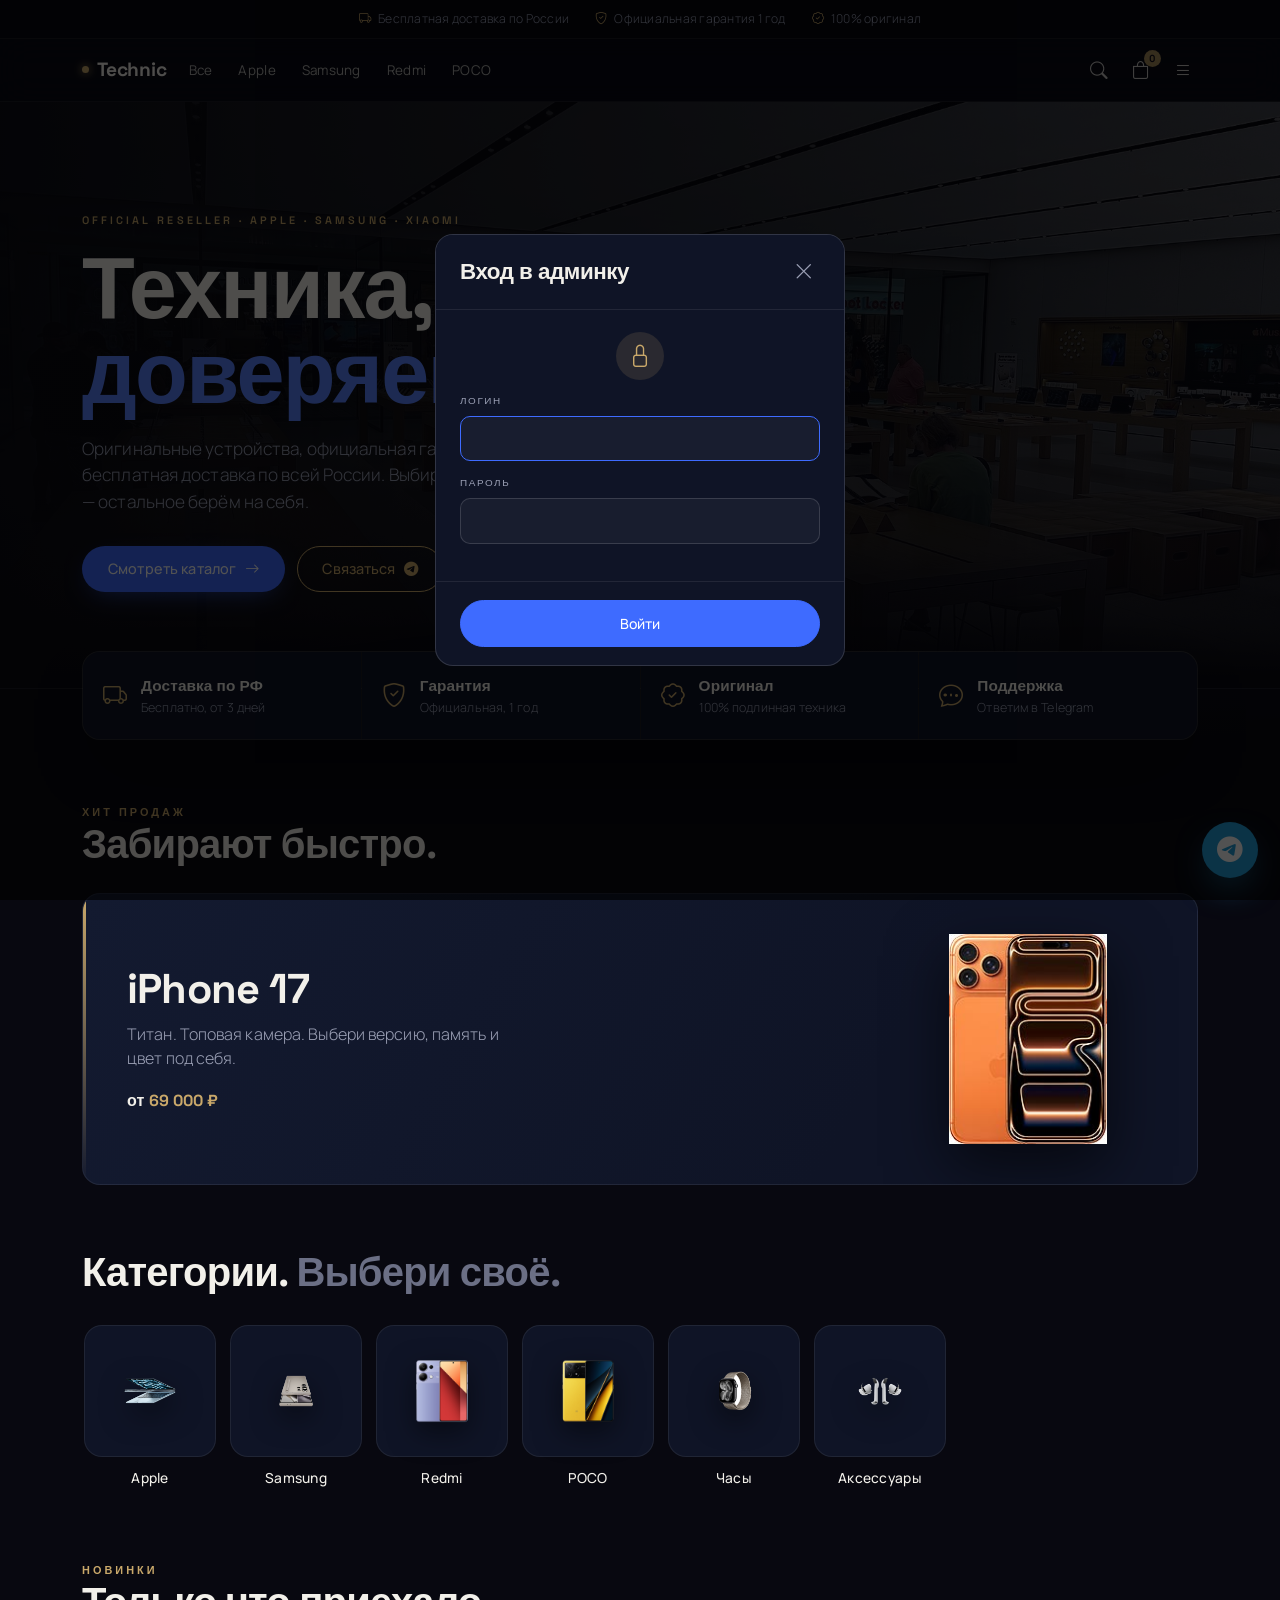
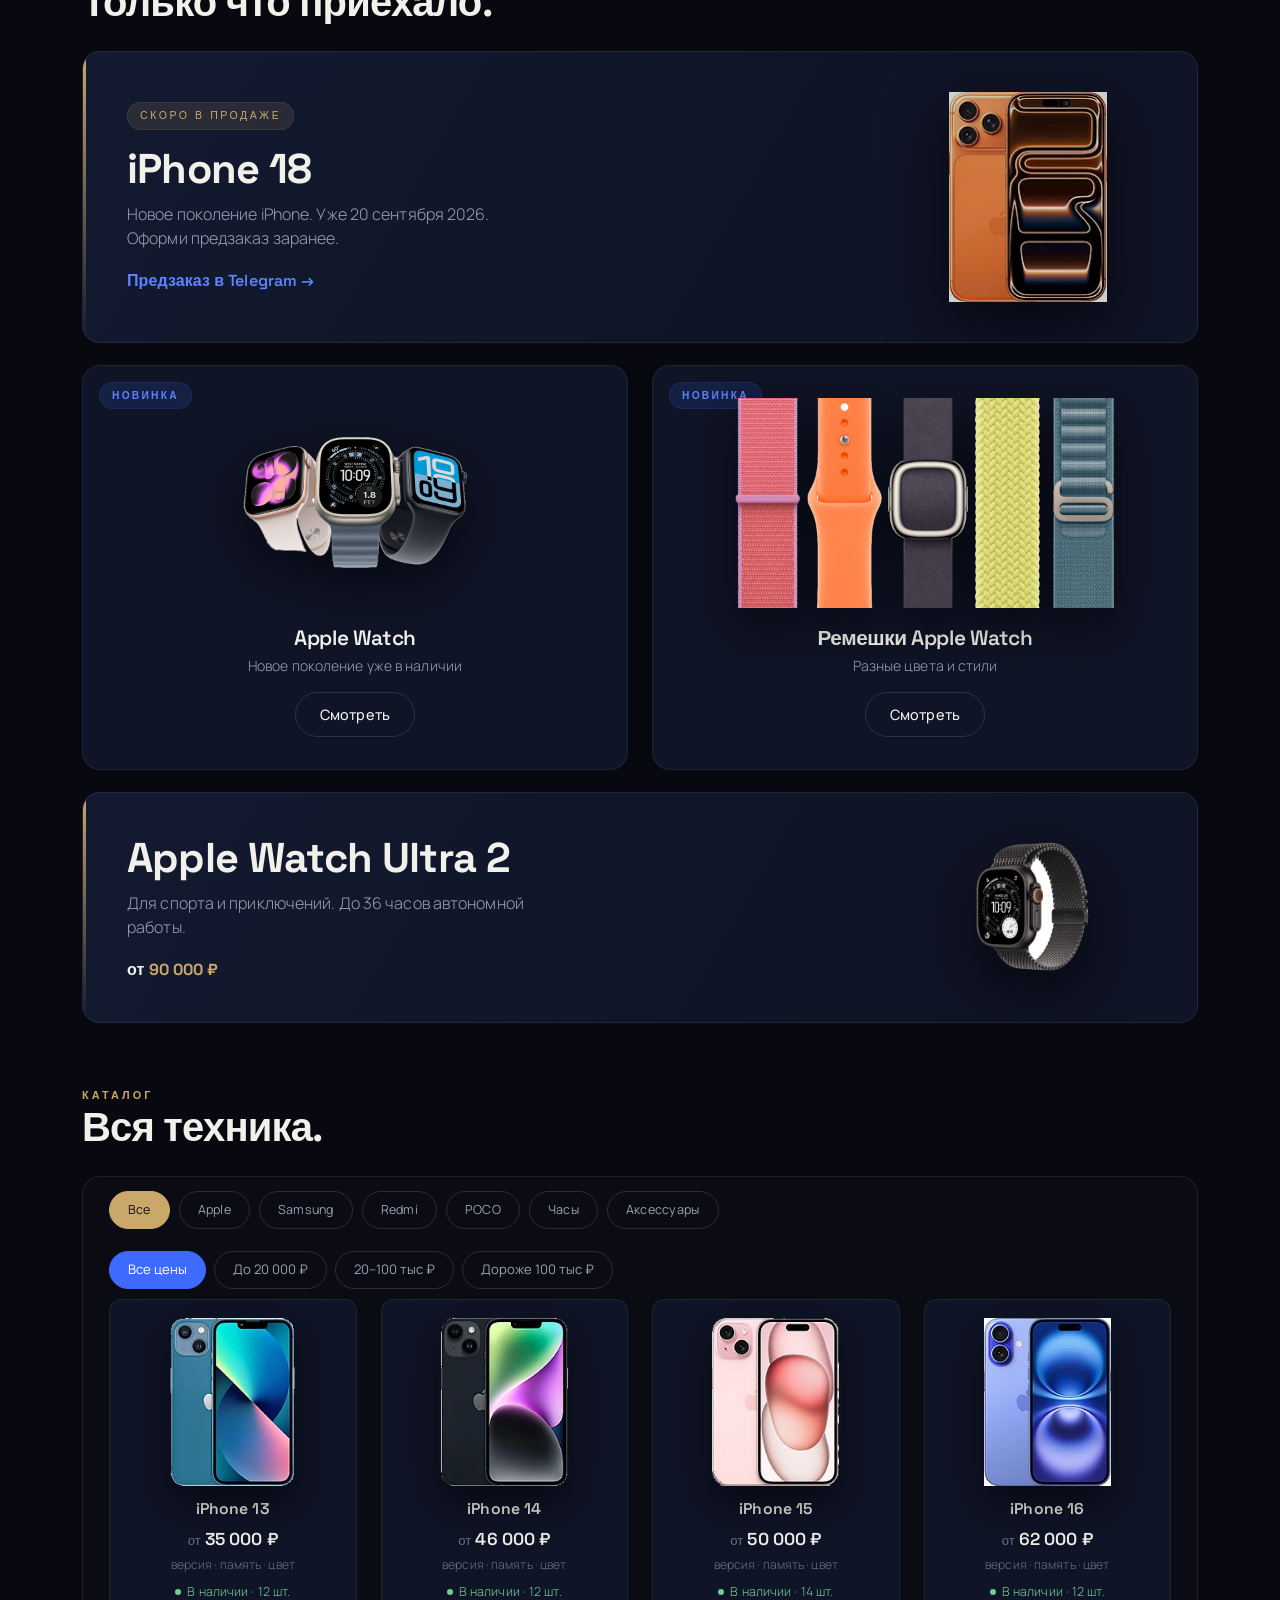
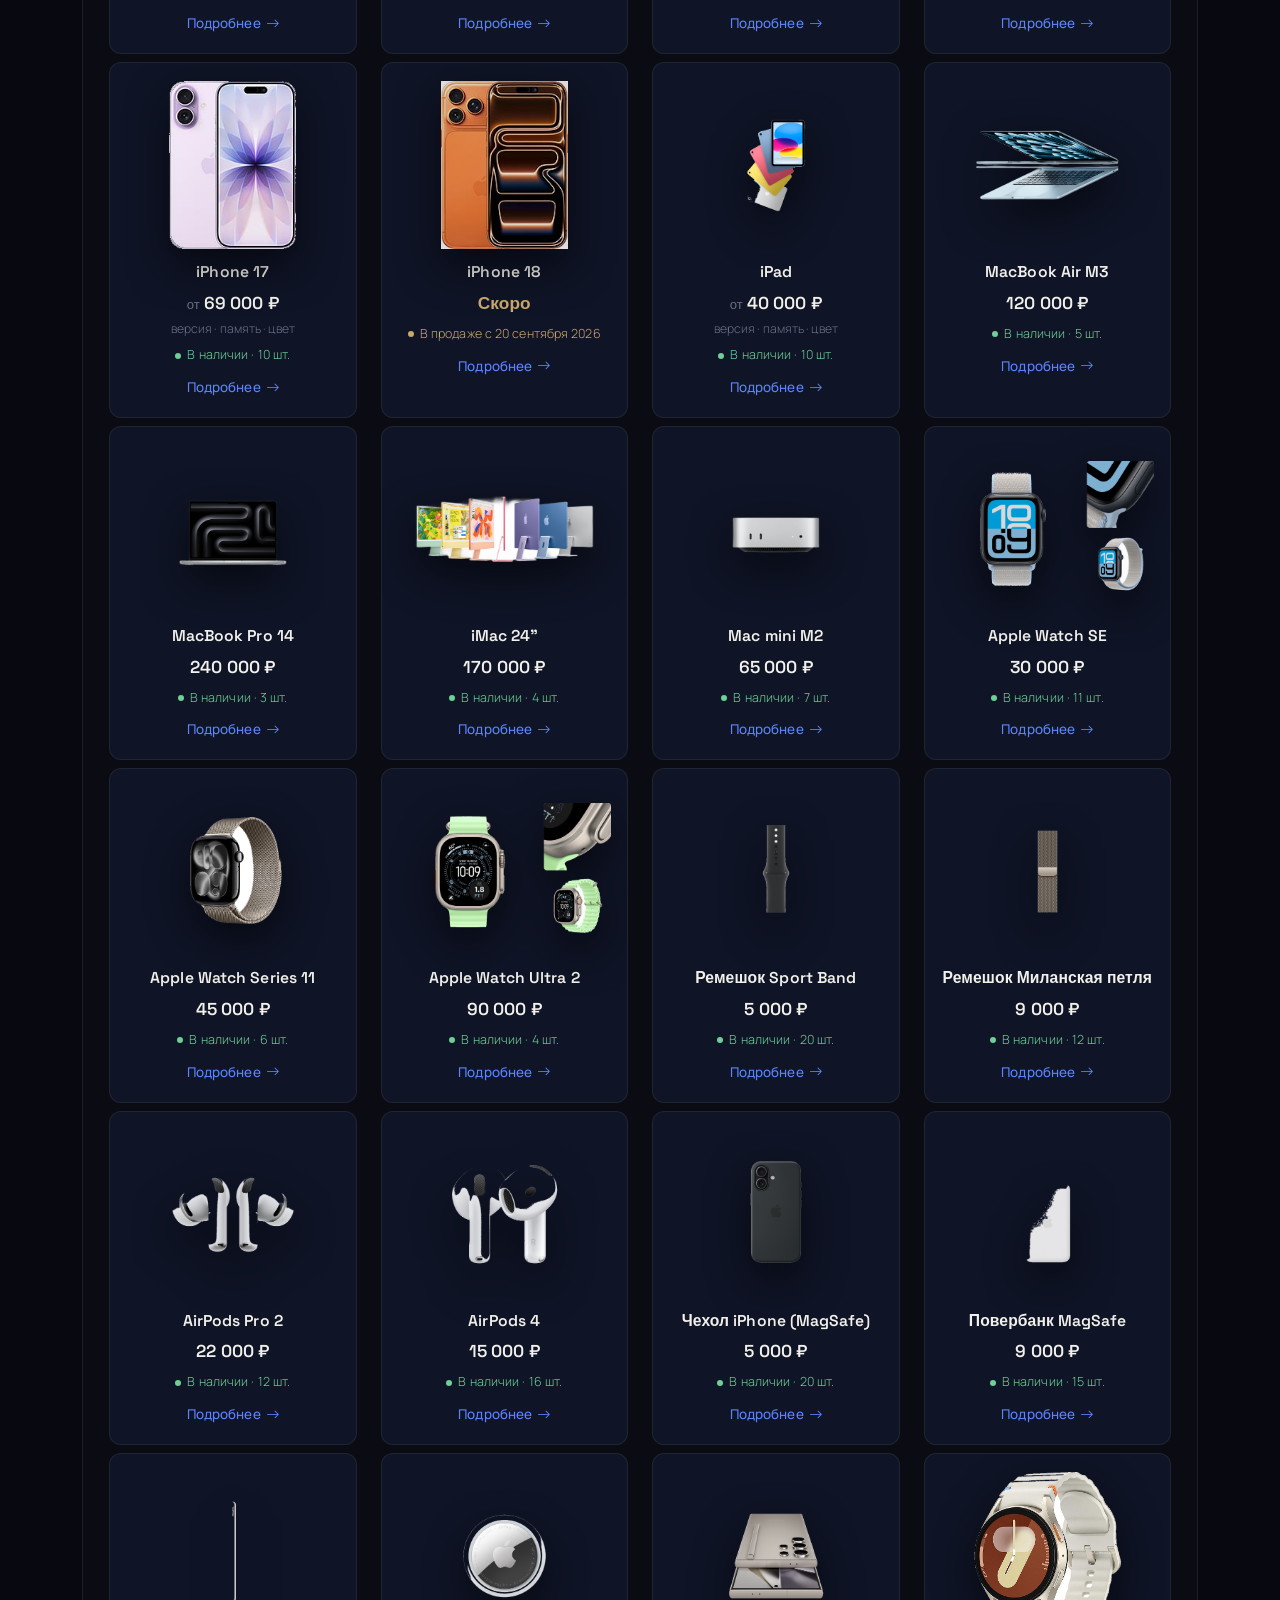
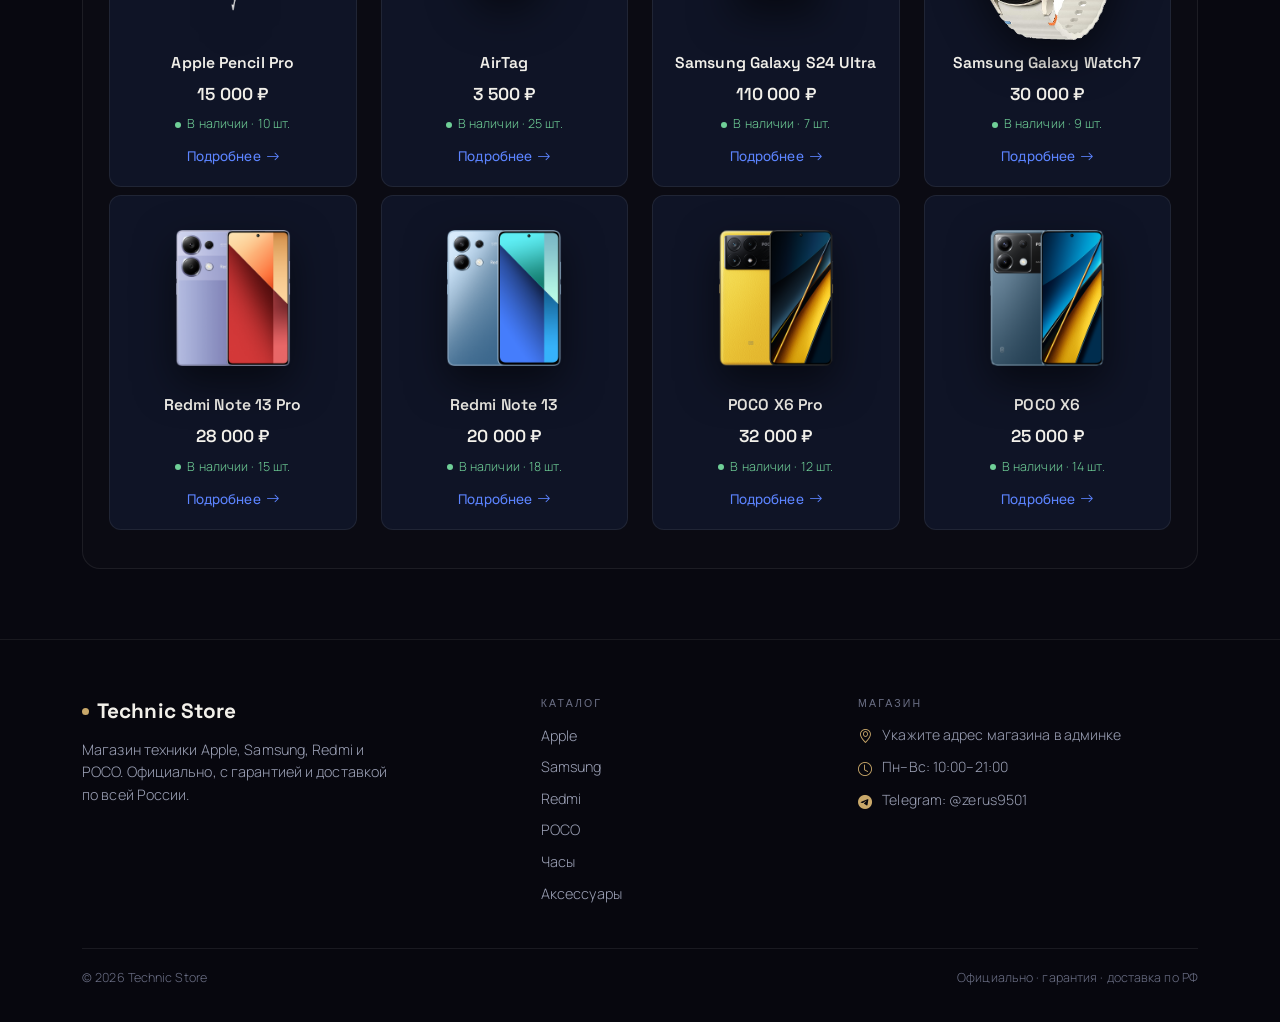
==== admin/index.html @ cfcdcf4a "Add CMS: admin panel, inline editing, manager-order window, catalog, store-info footer, Telegram but" ====
<!DOCTYPE html>
<html lang="ru">
<head>
<meta charset="UTF-8">
<meta name="viewport" content="width=device-width, initial-scale=1">
<meta name="robots" content="noindex">
<title>Technic Store — вход в админку</title>
<meta http-equiv="refresh" content="0; url=../index.html#admin">
<style>
  html,body{ height:100%; margin:0; background:#080810; color:#F2F0EA; font-family:-apple-system,BlinkMacSystemFont,'Segoe UI',sans-serif; display:grid; place-items:center; }
  .l{ text-align:center; } .l .b{ font-weight:700; font-size:2rem; letter-spacing:-.01em; }
  .l p{ color:#9BA0B5; font-size:.8rem; letter-spacing:.2em; text-transform:uppercase; margin-top:12px; }
  .l a{ color:#C9A86A; }
</style>
<script>location.replace('../index.html#admin');</script>
</head>
<body>
  <div class="l"><div class="b">Technic</div><p>Переход к входу в админку…</p><p><a href="../index.html#admin">Нажмите, если не перешло</a></p></div>
</body>
</html>
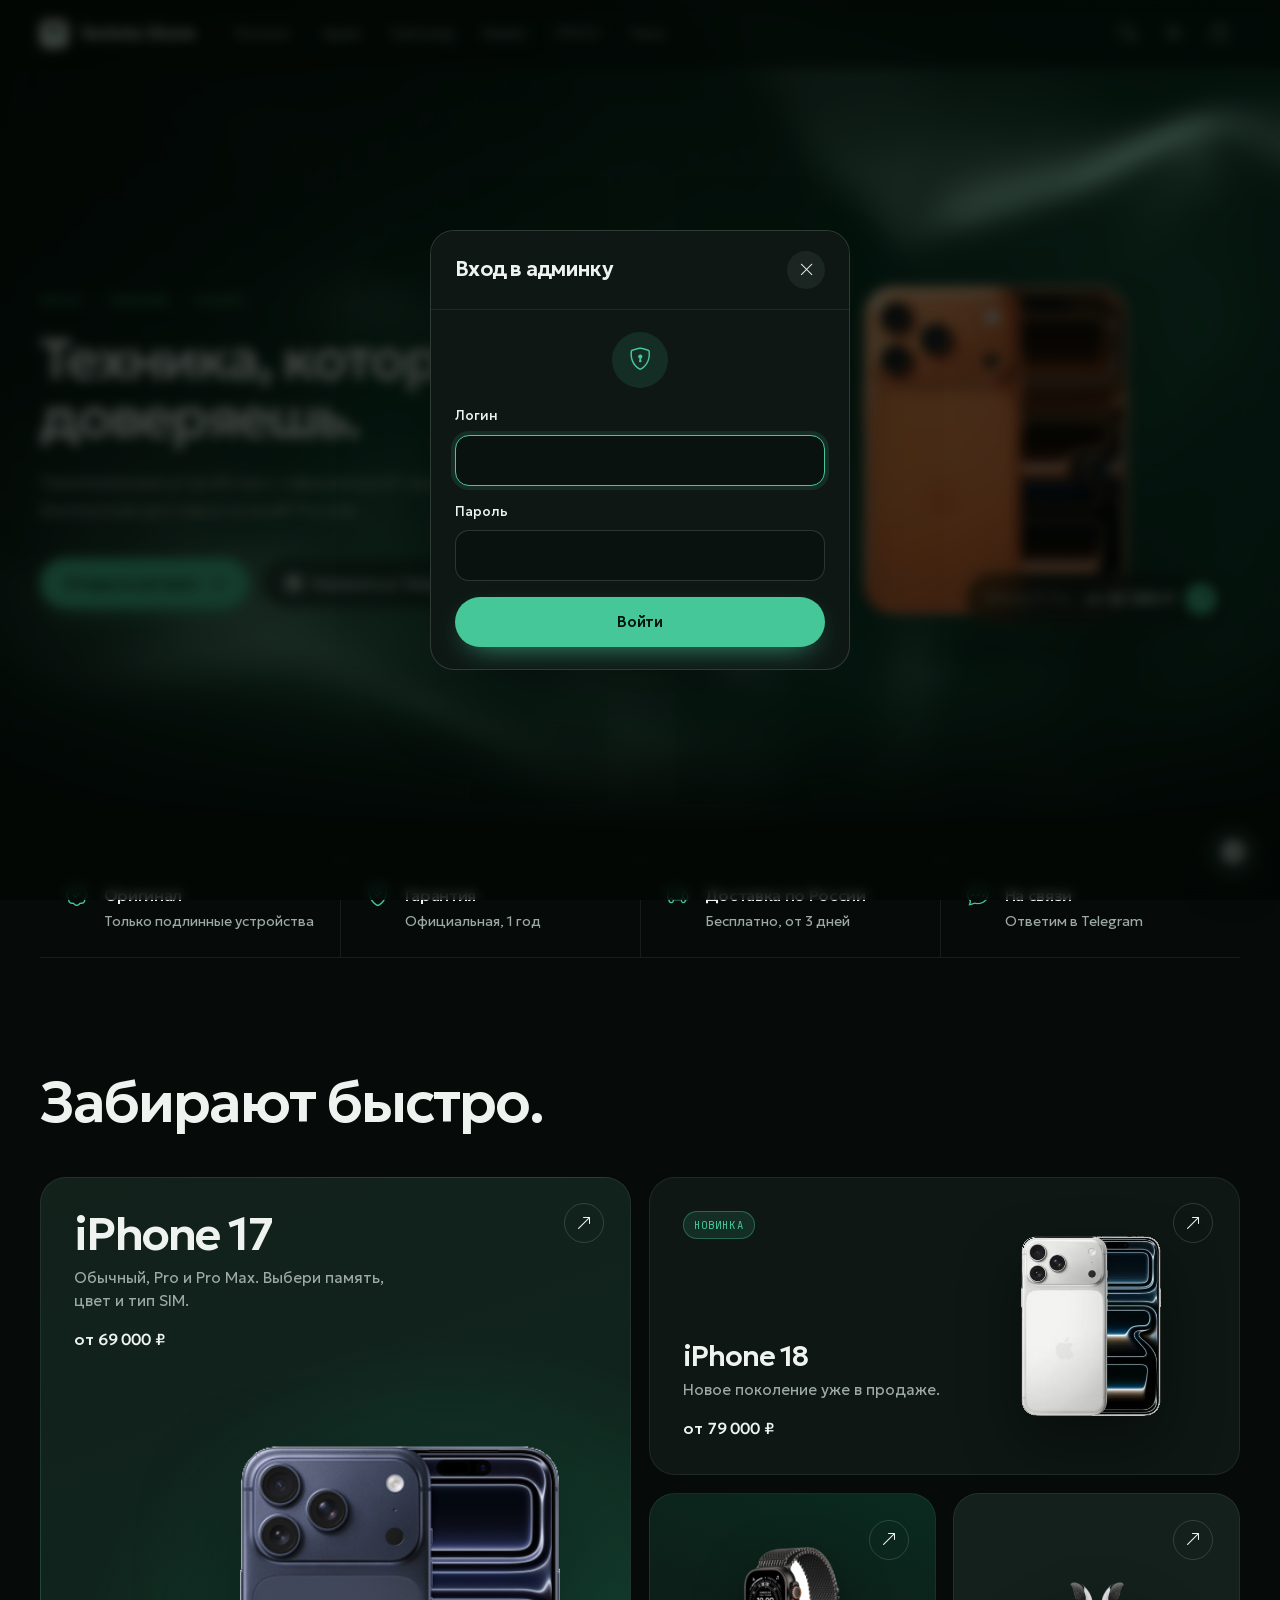
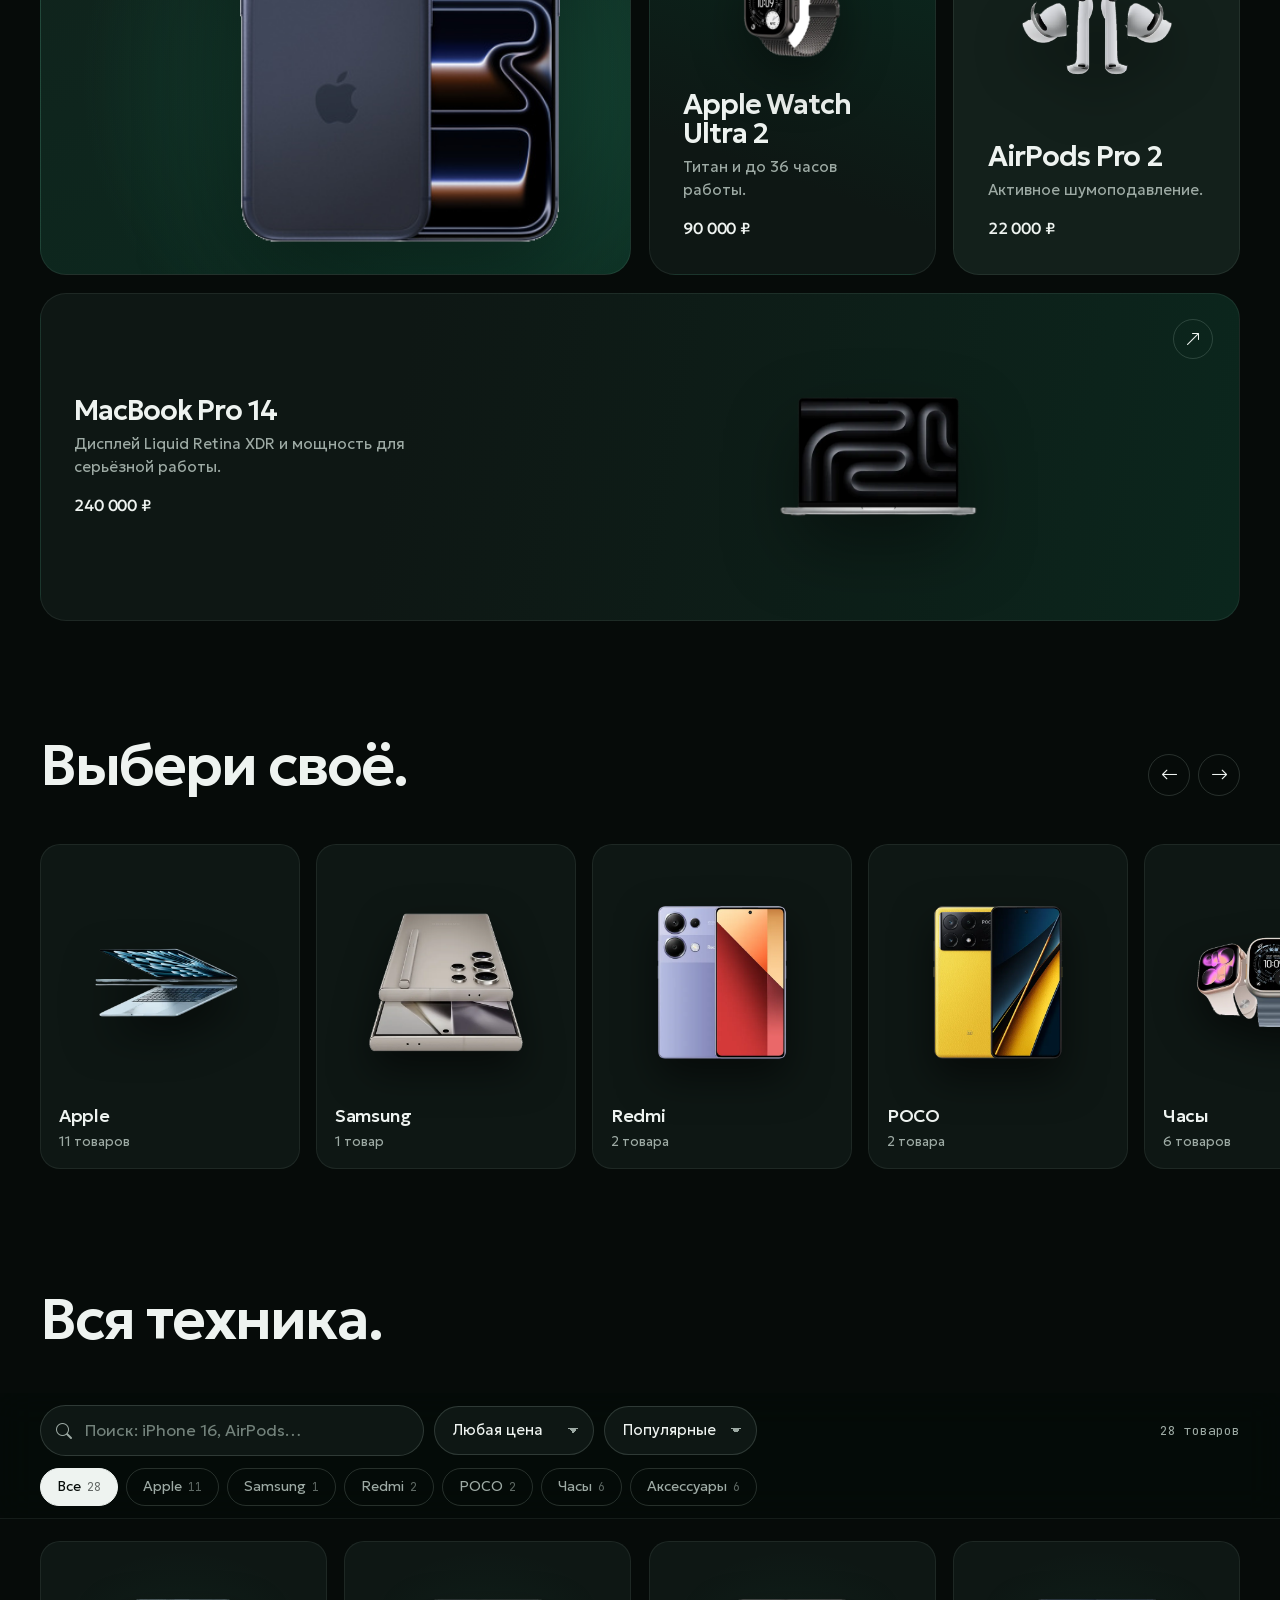
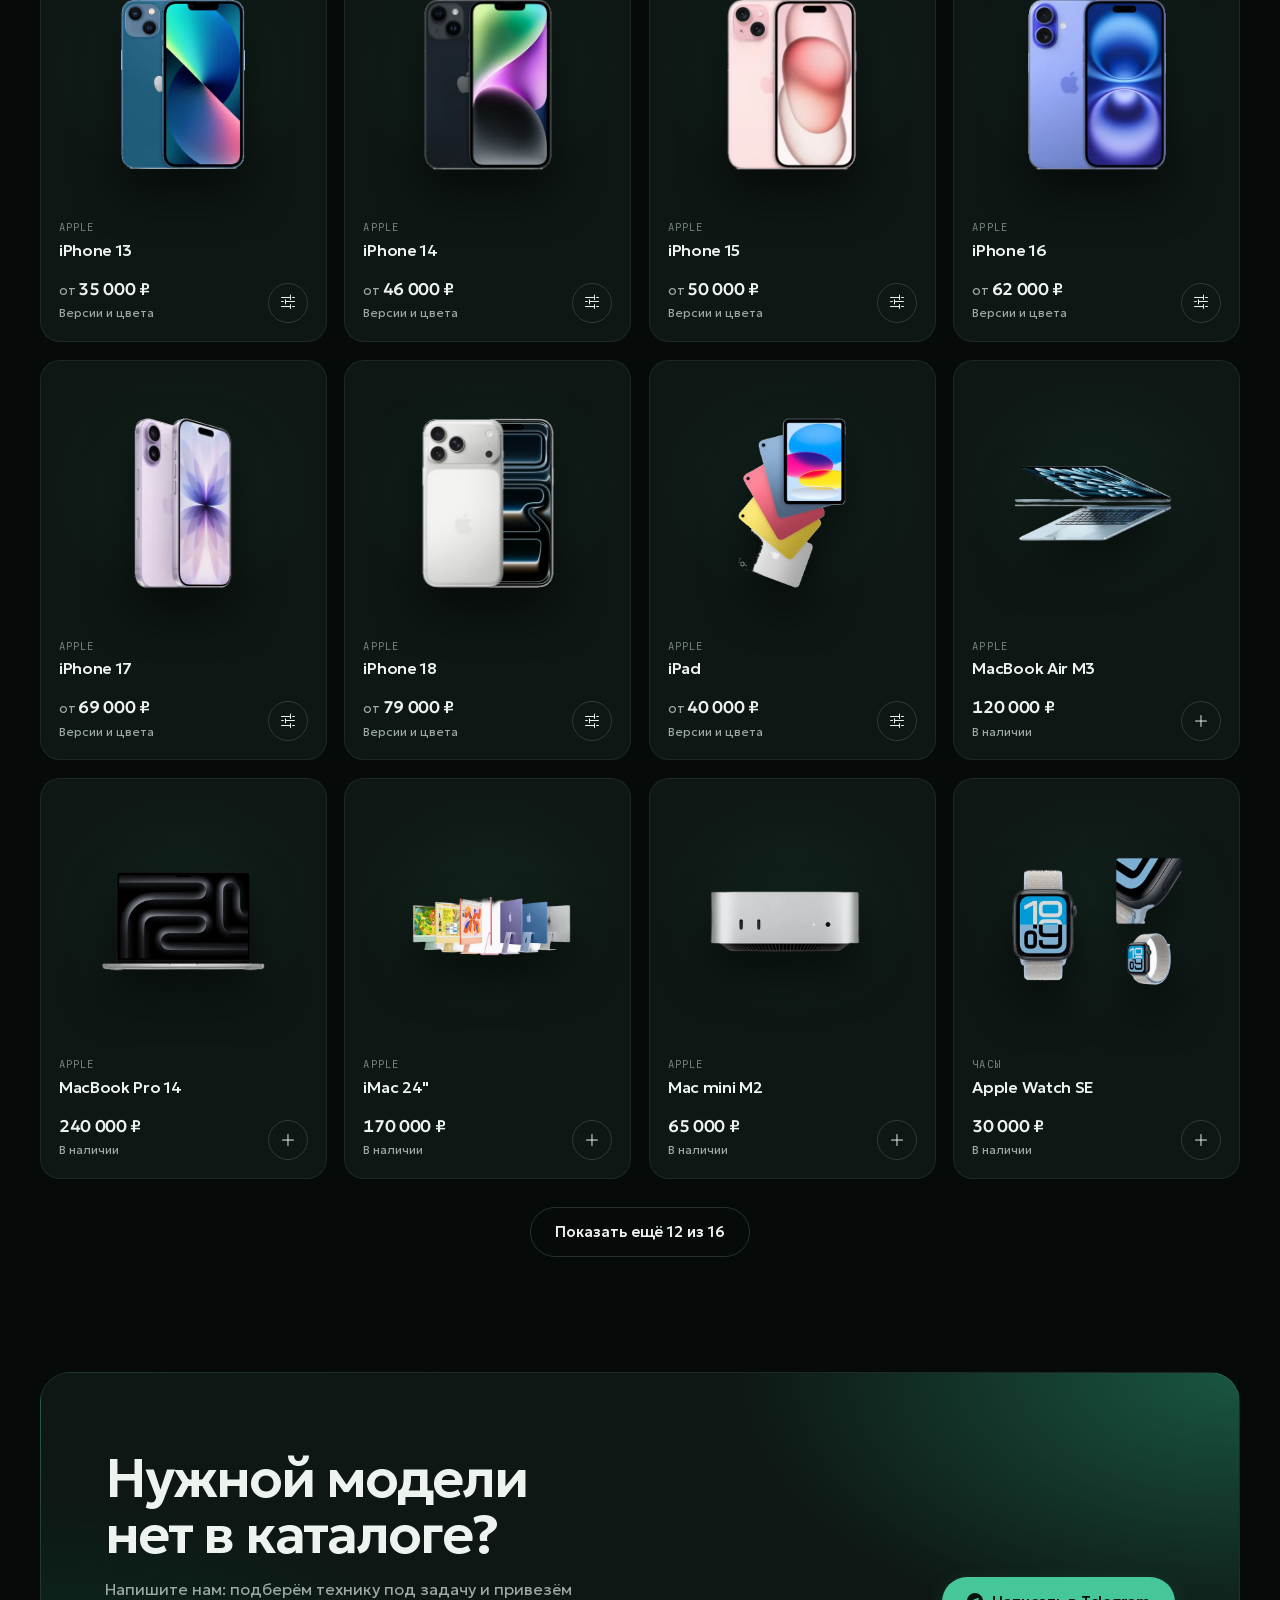
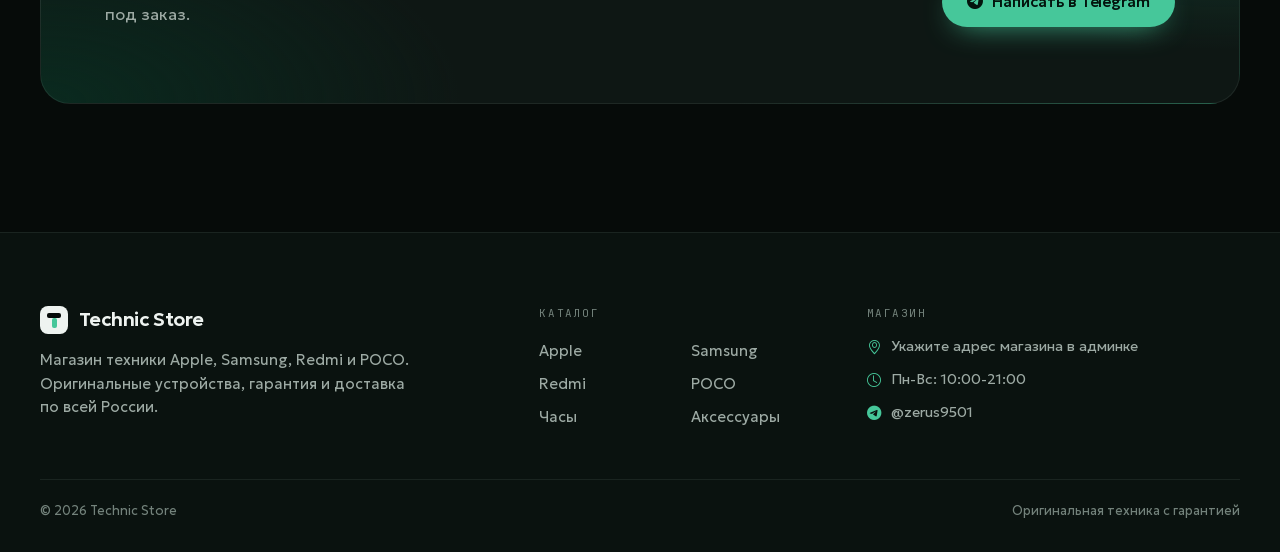
==== commit 2dd839c8: "Полный редизайн: живой фон, 4 палитры, новый каталог, конфигуратор, корзина, публикация из админки -" ====
--- a/admin/index.html
+++ b/admin/index.html
@@ -4,17 +4,16 @@
 <meta charset="UTF-8">
 <meta name="viewport" content="width=device-width, initial-scale=1">
 <meta name="robots" content="noindex">
-<title>Technic Store — вход в админку</title>
+<title>Вход в админку — Technic Store</title>
 <meta http-equiv="refresh" content="0; url=../index.html#admin">
 <style>
-  html,body{ height:100%; margin:0; background:#080810; color:#F2F0EA; font-family:-apple-system,BlinkMacSystemFont,'Segoe UI',sans-serif; display:grid; place-items:center; }
-  .l{ text-align:center; } .l .b{ font-weight:700; font-size:2rem; letter-spacing:-.01em; }
-  .l p{ color:#9BA0B5; font-size:.8rem; letter-spacing:.2em; text-transform:uppercase; margin-top:12px; }
-  .l a{ color:#C9A86A; }
+  html,body{ height:100%; margin:0; background:#060B09; color:#EEF3F0; font-family:-apple-system,BlinkMacSystemFont,'Segoe UI',sans-serif; display:grid; place-items:center; }
+  .l{ text-align:center; } .l b{ font-size:1.6rem; letter-spacing:-.03em; }
+  .l p{ color:#9DAAA4; font-size:.9rem; margin-top:12px; } .l a{ color:#46C79A; }
 </style>
 <script>location.replace('../index.html#admin');</script>
 </head>
 <body>
-  <div class="l"><div class="b">Technic</div><p>Переход к входу в админку…</p><p><a href="../index.html#admin">Нажмите, если не перешло</a></p></div>
+  <div class="l"><b>Technic Store</b><p>Открываем вход в админку… <a href="../index.html#admin">Нажмите, если не открылось</a></p></div>
 </body>
 </html>
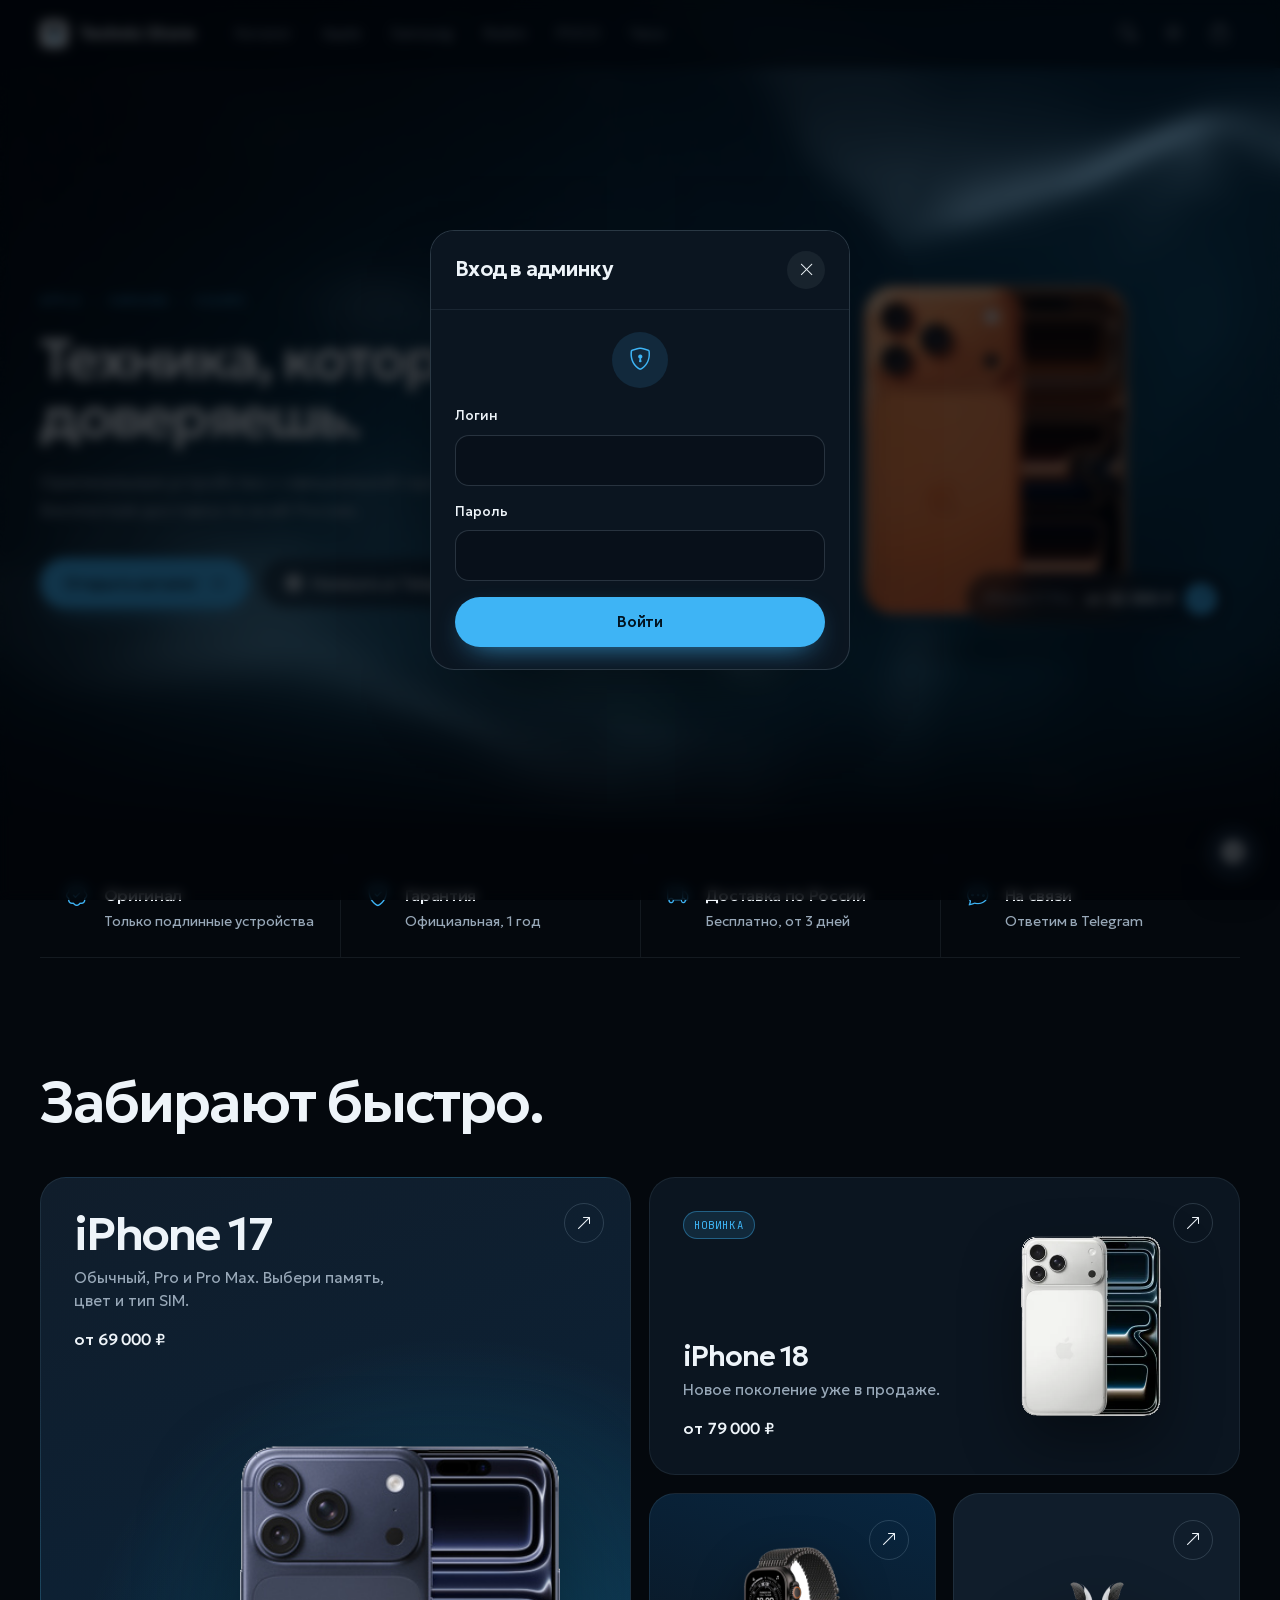
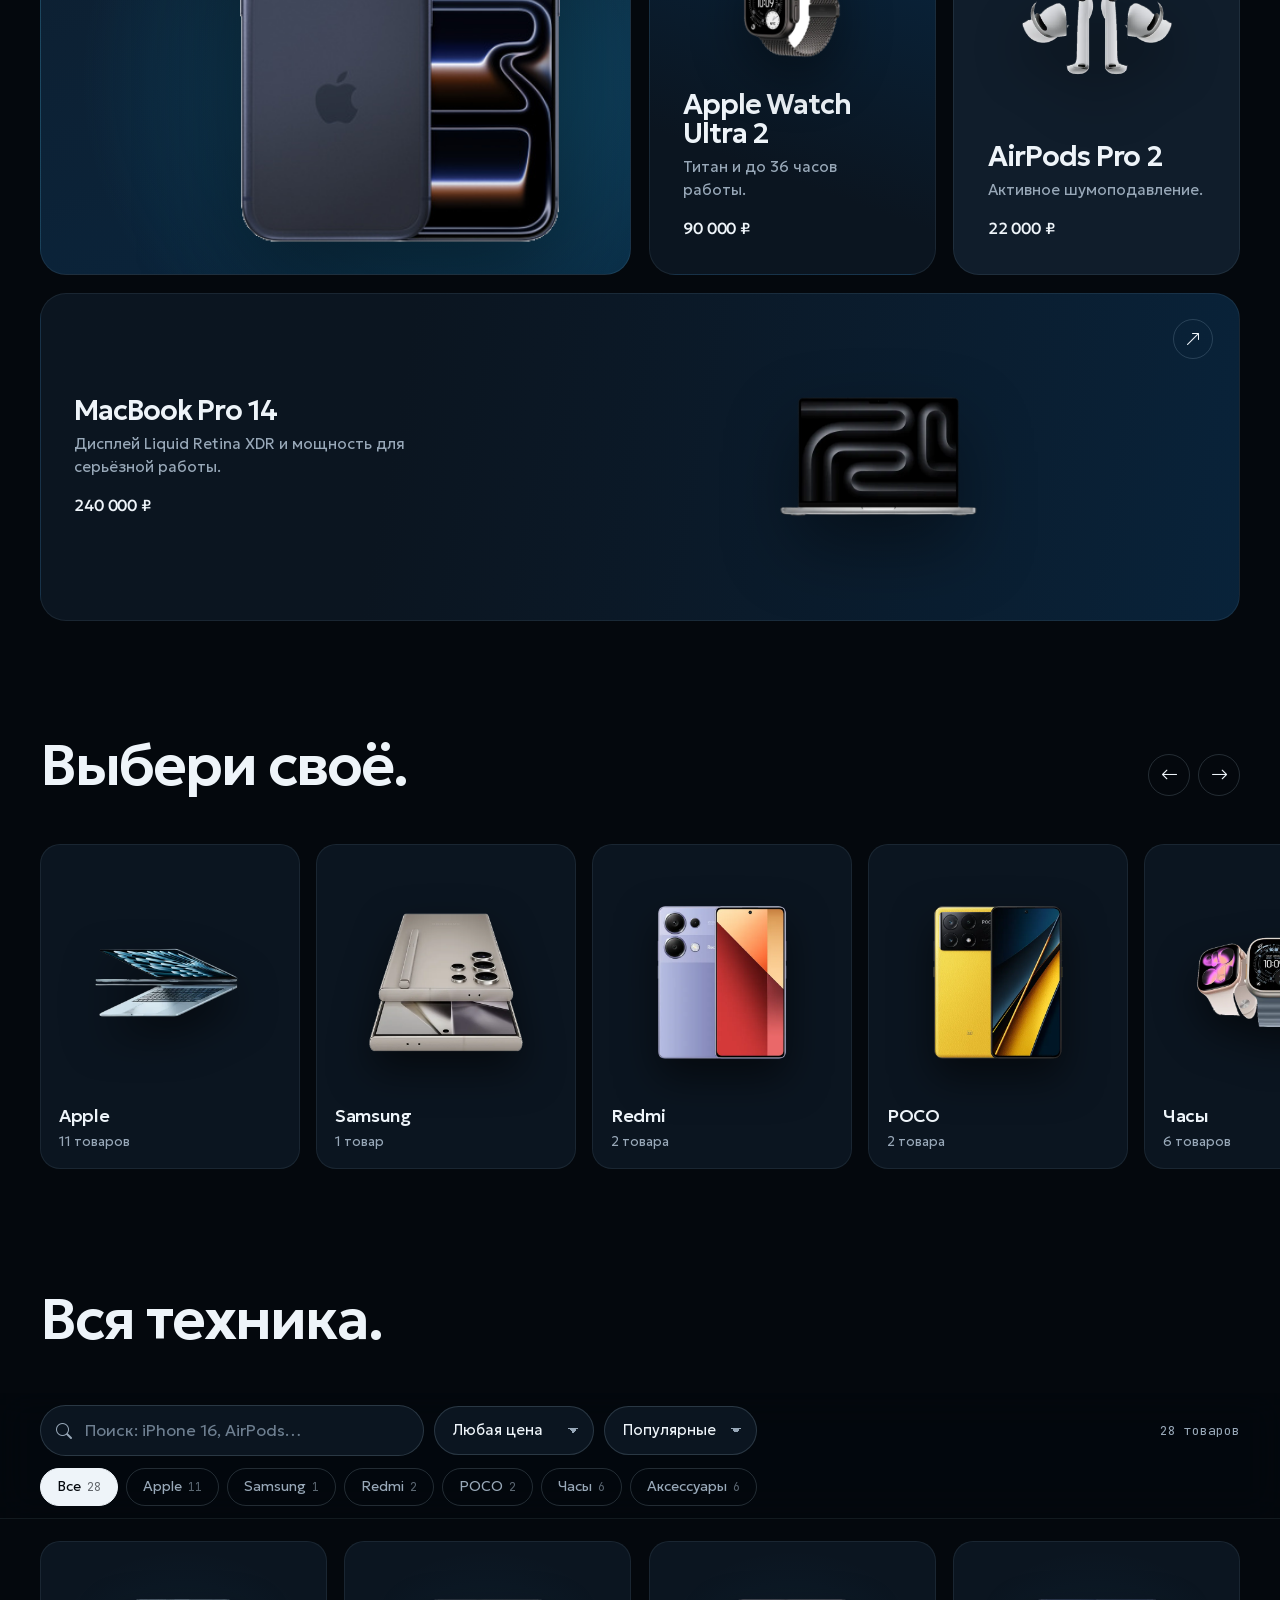
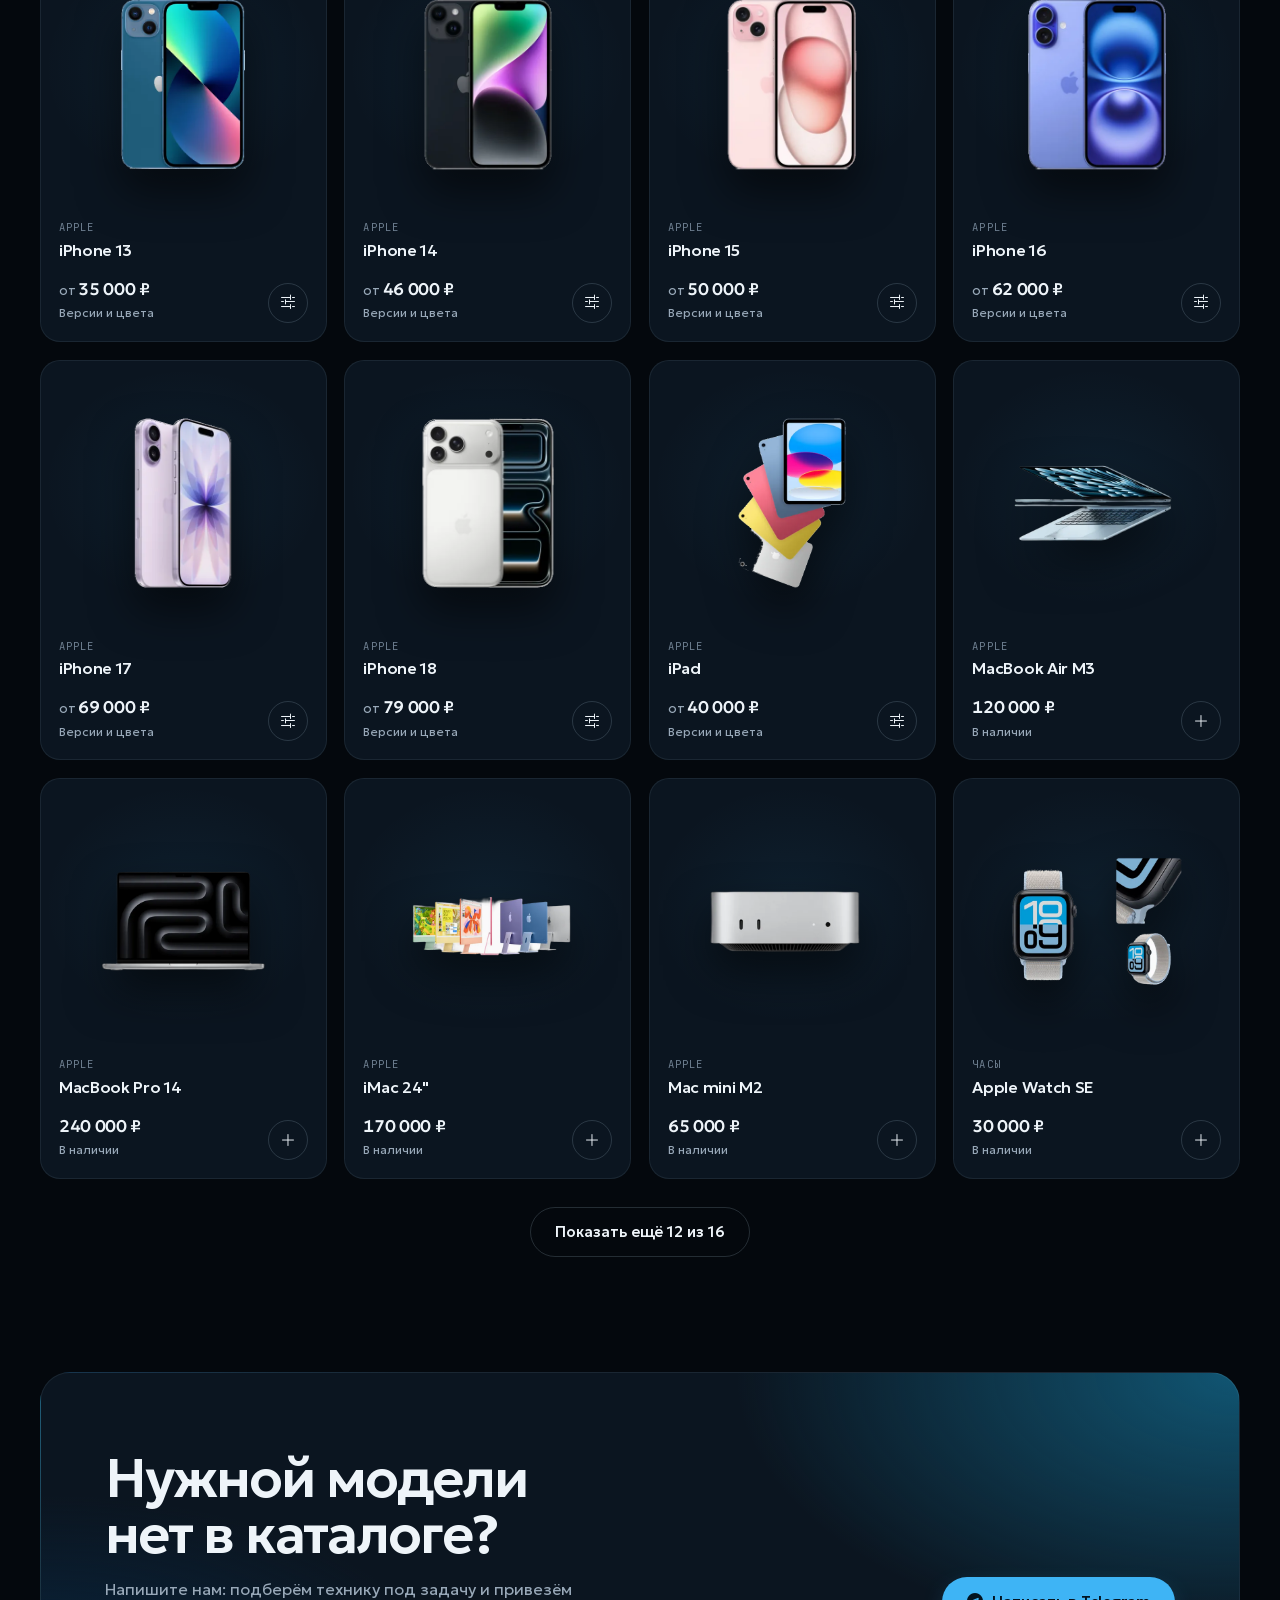
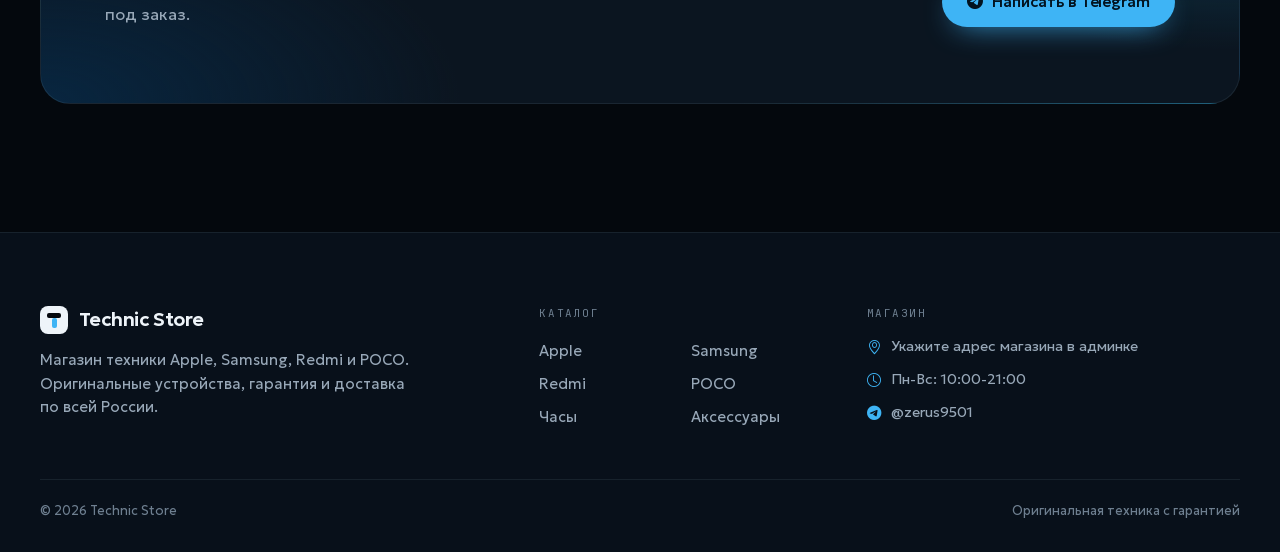
==== commit 1c5ece01: "Синяя палитра «Лазурь» по умолчанию, правка в админке по блокам - Лазурь (ледяной синий) стала основ" ====
--- a/admin/index.html
+++ b/admin/index.html
@@ -7,9 +7,9 @@
 <title>Вход в админку — Technic Store</title>
 <meta http-equiv="refresh" content="0; url=../index.html#admin">
 <style>
-  html,body{ height:100%; margin:0; background:#060B09; color:#EEF3F0; font-family:-apple-system,BlinkMacSystemFont,'Segoe UI',sans-serif; display:grid; place-items:center; }
+  html,body{ height:100%; margin:0; background:#04080D; color:#EEF4F9; font-family:-apple-system,BlinkMacSystemFont,'Segoe UI',sans-serif; display:grid; place-items:center; }
   .l{ text-align:center; } .l b{ font-size:1.6rem; letter-spacing:-.03em; }
-  .l p{ color:#9DAAA4; font-size:.9rem; margin-top:12px; } .l a{ color:#46C79A; }
+  .l p{ color:#98A8B8; font-size:.9rem; margin-top:12px; } .l a{ color:#3EB4F5; }
 </style>
 <script>location.replace('../index.html#admin');</script>
 </head>
